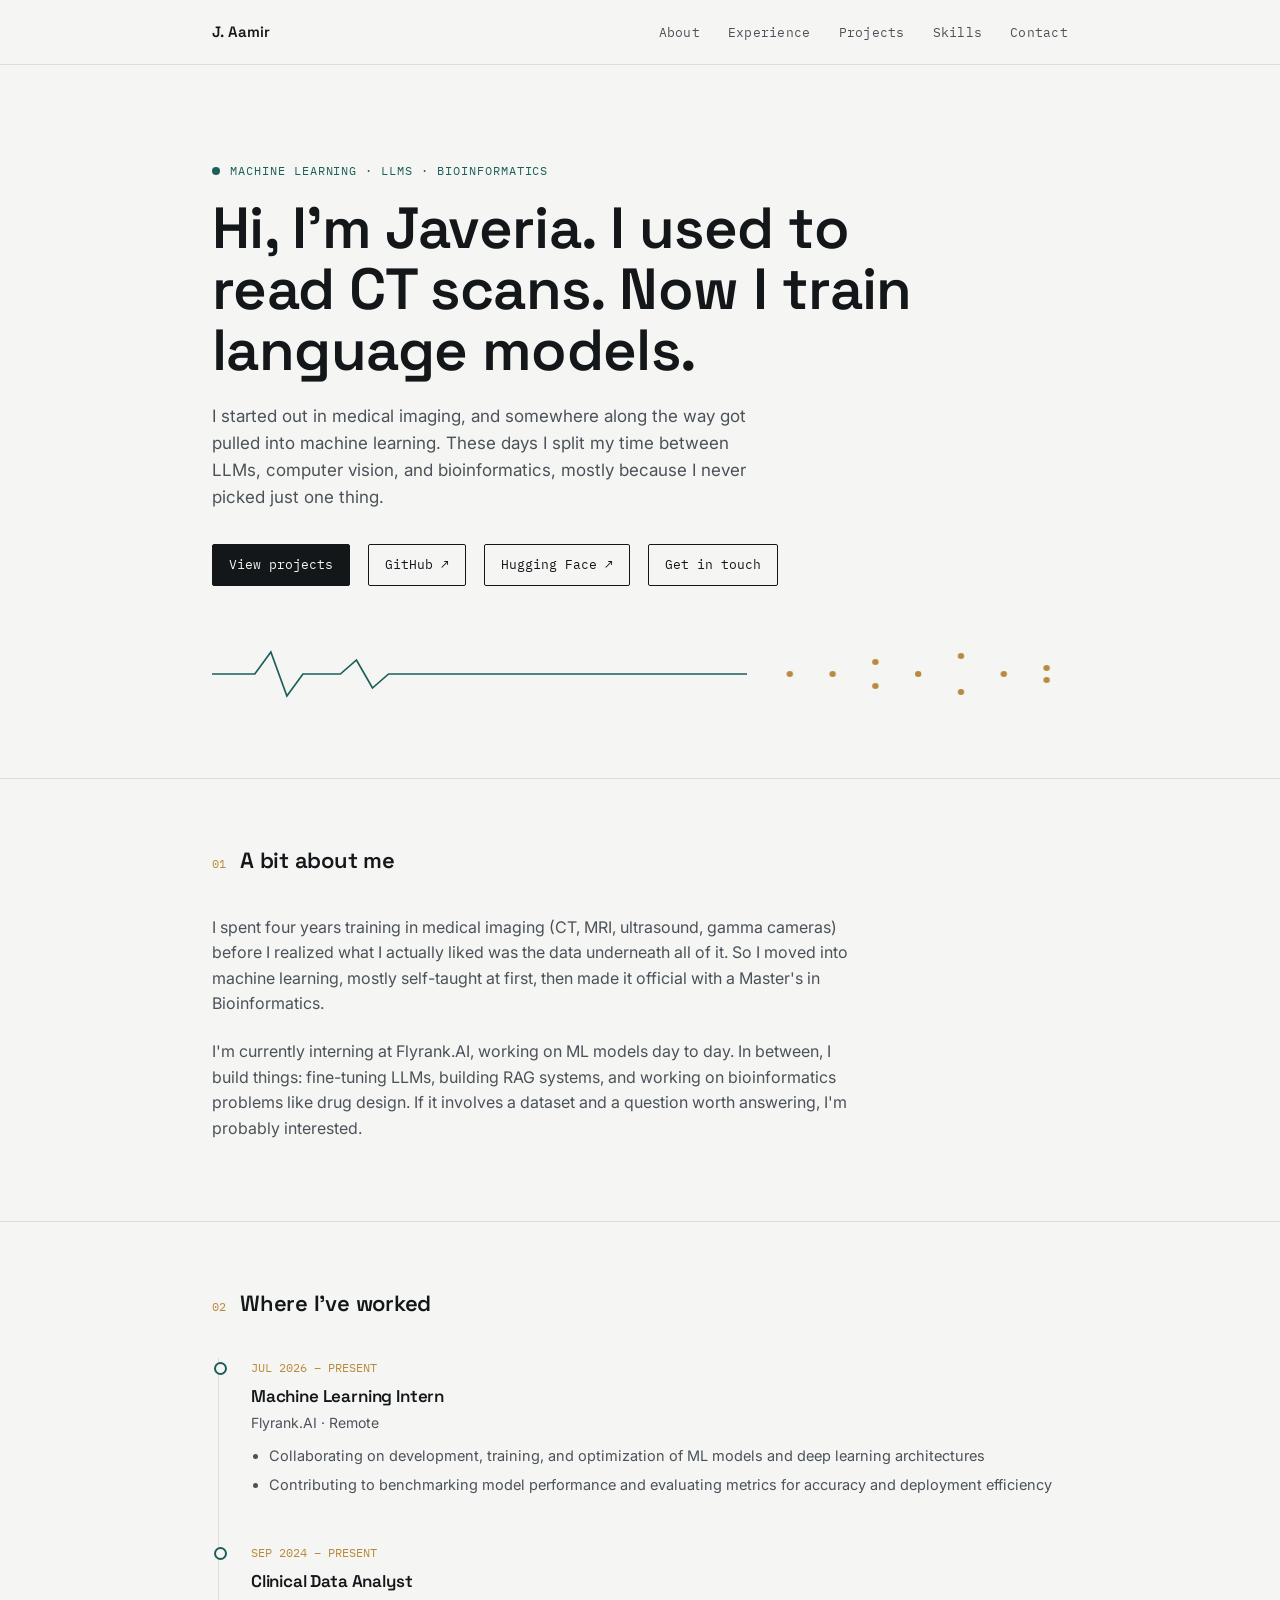
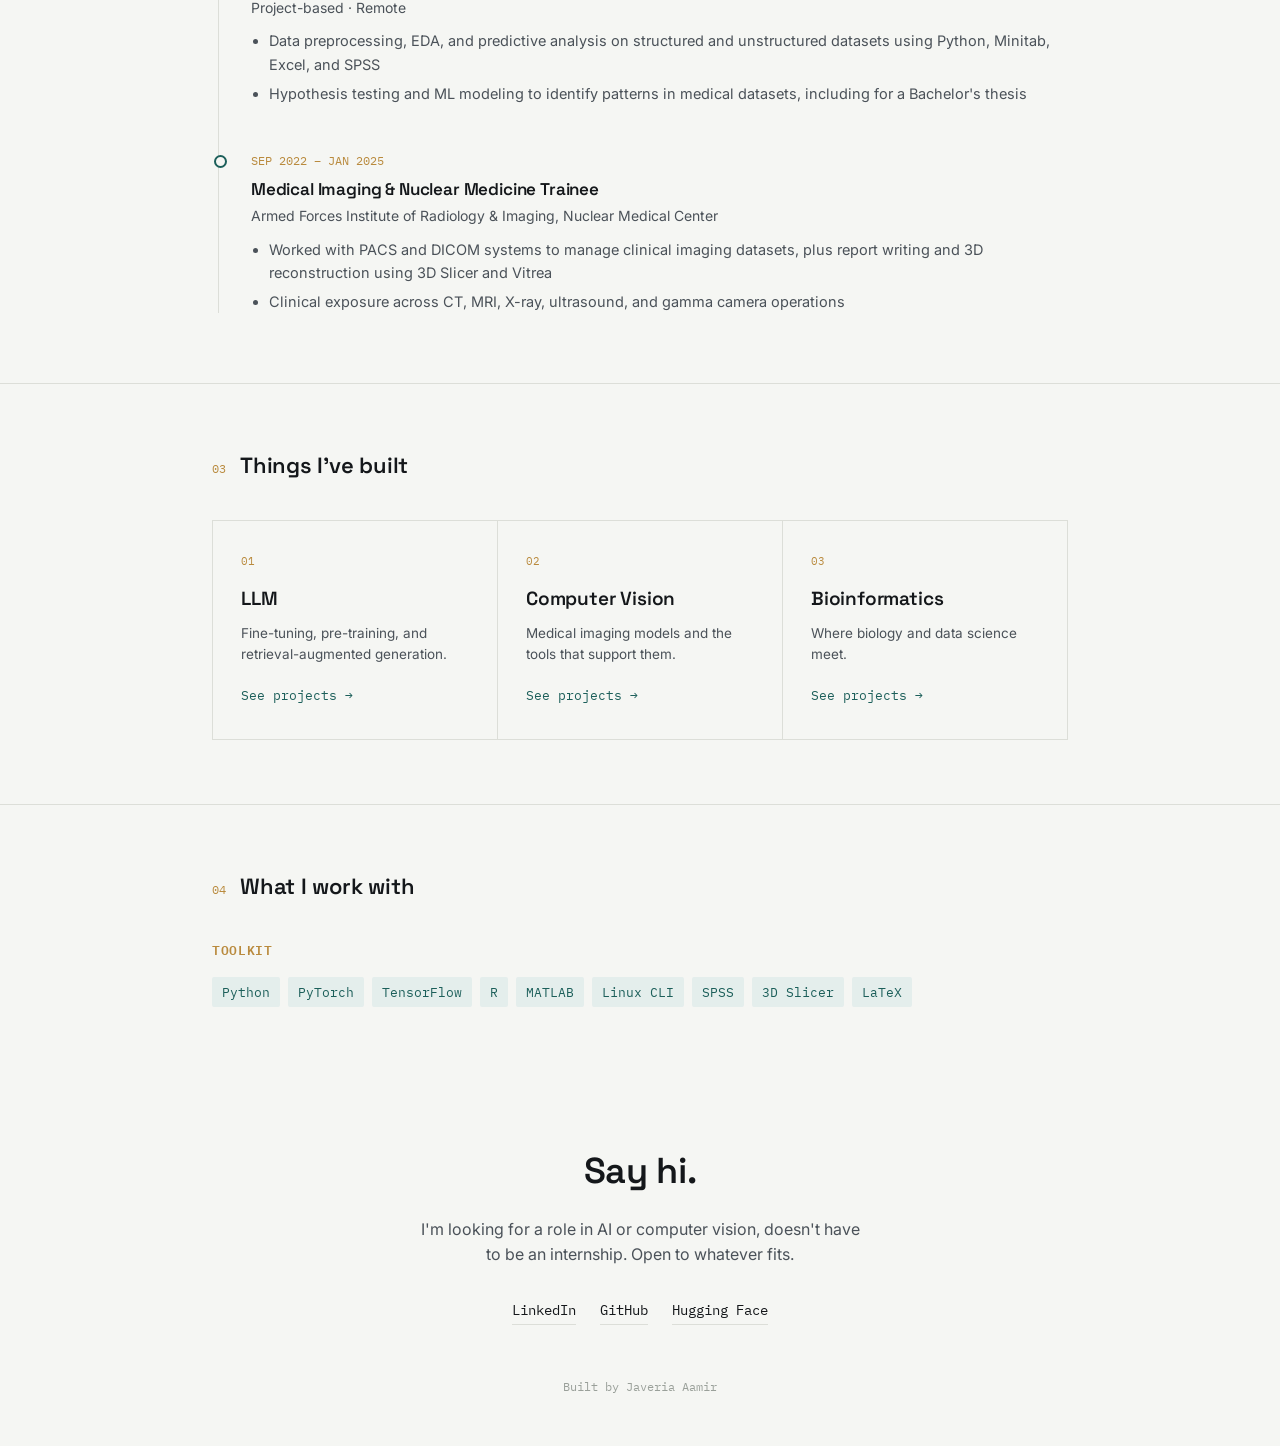
==== index.html @ 87ab2720 "Add files via upload" ====
<!DOCTYPE html>
<html lang="en">
<head>
<meta charset="UTF-8">
<meta name="viewport" content="width=device-width, initial-scale=1.0">
<title>Javeria Aamir</title>
<meta name="description" content="Javeria Aamir. Machine learning, LLMs, computer vision, and bioinformatics.">
<link rel="preconnect" href="https://fonts.googleapis.com">
<link rel="preconnect" href="https://fonts.gstatic.com" crossorigin>
<link href="https://fonts.googleapis.com/css2?family=Space+Grotesk:wght@400;500;600;700&family=Inter:wght@400;500;600&family=IBM+Plex+Mono:wght@400;500&display=swap" rel="stylesheet">
<link rel="stylesheet" href="style.css">
</head>
<body>

<nav>
  <div class="wrap">
    <a class="nav-name" href="#top">J. Aamir</a>
    <ul class="nav-links">
      <li><a href="#about">About</a></li>
      <li><a href="#experience">Experience</a></li>
      <li><a href="#projects">Projects</a></li>
      <li><a href="#skills">Skills</a></li>
      <li><a href="#contact">Contact</a></li>
    </ul>
  </div>
</nav>

<header class="hero" id="top">
  <div class="wrap">
    <div class="eyebrow">Machine Learning · LLMs · Bioinformatics</div>
    <h1>Hi, I'm Javeria. I used to read CT scans. Now I train language models.</h1>
    <p class="lede">I started out in medical imaging, and somewhere along the way got pulled into machine learning. These days I split my time between LLMs, computer vision, and bioinformatics, mostly because I never picked just one thing.</p>
    <div class="hero-links">
      <a class="primary" href="#projects">View projects</a>
      <a href="https://github.com/J-Aamir" target="_blank" rel="noopener">GitHub ↗</a>
      <a href="https://huggingface.co/Aspire-Pakistan" target="_blank" rel="noopener">Hugging Face ↗</a>
      <a href="#contact">Get in touch</a>
    </div>

    <div class="scan-wrap" aria-hidden="true">
      <svg viewBox="0 0 800 64" preserveAspectRatio="none">
        <path class="scan-path" d="M0,32 L40,32 L55,10 L70,54 L85,32 L120,32 L135,18 L150,46 L165,32 L200,32 L340,32 C 420,32 460,32 500,32" />
        <g class="scan-dots">
          <circle cx="540" cy="32" r="3" style="animation-delay:2.0s"/>
          <circle cx="580" cy="32" r="3" style="animation-delay:2.1s"/>
          <circle cx="620" cy="20" r="3" style="animation-delay:2.2s"/>
          <circle cx="620" cy="44" r="3" style="animation-delay:2.2s"/>
          <circle cx="660" cy="32" r="3" style="animation-delay:2.3s"/>
          <circle cx="700" cy="14" r="3" style="animation-delay:2.4s"/>
          <circle cx="700" cy="50" r="3" style="animation-delay:2.4s"/>
          <circle cx="740" cy="32" r="3" style="animation-delay:2.5s"/>
          <circle cx="780" cy="26" r="3" style="animation-delay:2.6s"/>
          <circle cx="780" cy="38" r="3" style="animation-delay:2.6s"/>
        </g>
      </svg>
    </div>
  </div>
</header>

<section id="about">
  <div class="wrap">
    <div class="section-head"><span class="section-num">01</span><h2>A bit about me</h2></div>
    <div class="about-grid">
      <p>I spent four years training in medical imaging (CT, MRI, ultrasound, gamma cameras) before I realized what I actually liked was the data underneath all of it. So I moved into machine learning, mostly self-taught at first, then made it official with a Master's in Bioinformatics.</p>
      <p>I'm currently interning at Flyrank.AI, working on ML models day to day. In between, I build things: fine-tuning LLMs, building RAG systems, and working on bioinformatics problems like drug design. If it involves a dataset and a question worth answering, I'm probably interested.</p>
    </div>
  </div>
</section>

<section id="experience">
  <div class="wrap">
    <div class="section-head"><span class="section-num">02</span><h2>Where I've worked</h2></div>
    <div class="timeline">
      <div class="tl-item">
        <span class="tl-date">JUL 2026 – PRESENT</span>
        <h3>Machine Learning Intern</h3>
        <span class="tl-org">Flyrank.AI · Remote</span>
        <ul>
          <li>Collaborating on development, training, and optimization of ML models and deep learning architectures</li>
          <li>Contributing to benchmarking model performance and evaluating metrics for accuracy and deployment efficiency</li>
        </ul>
      </div>
      <div class="tl-item">
        <span class="tl-date">SEP 2024 – PRESENT</span>
        <h3>Clinical Data Analyst</h3>
        <span class="tl-org">Project-based · Remote</span>
        <ul>
          <li>Data preprocessing, EDA, and predictive analysis on structured and unstructured datasets using Python, Minitab, Excel, and SPSS</li>
          <li>Hypothesis testing and ML modeling to identify patterns in medical datasets, including for a Bachelor's thesis</li>
        </ul>
      </div>
      <div class="tl-item">
        <span class="tl-date">SEP 2022 – JAN 2025</span>
        <h3>Medical Imaging &amp; Nuclear Medicine Trainee</h3>
        <span class="tl-org">Armed Forces Institute of Radiology &amp; Imaging, Nuclear Medical Center</span>
        <ul>
          <li>Worked with PACS and DICOM systems to manage clinical imaging datasets, plus report writing and 3D reconstruction using 3D Slicer and Vitrea</li>
          <li>Clinical exposure across CT, MRI, X-ray, ultrasound, and gamma camera operations</li>
        </ul>
      </div>
    </div>
  </div>
</section>

<section id="projects">
  <div class="wrap">
    <div class="section-head"><span class="section-num">03</span><h2>Things I've built</h2></div>
    <div class="category-grid">
      <a class="category-tile" href="llm.html">
        <span class="cat-num">01</span>
        <h3>LLM</h3>
        <p>Fine-tuning, pre-training, and retrieval-augmented generation.</p>
        <span class="cat-go">See projects →</span>
      </a>
      <a class="category-tile" href="computer-vision.html">
        <span class="cat-num">02</span>
        <h3>Computer Vision</h3>
        <p>Medical imaging models and the tools that support them.</p>
        <span class="cat-go">See projects →</span>
      </a>
      <a class="category-tile" href="bioinformatics.html">
        <span class="cat-num">03</span>
        <h3>Bioinformatics</h3>
        <p>Where biology and data science meet.</p>
        <span class="cat-go">See projects →</span>
      </a>
    </div>
  </div>
</section>

<section id="skills">
  <div class="wrap">
    <div class="section-head"><span class="section-num">04</span><h2>What I work with</h2></div>
    <div class="skills-block">
      <h3>Toolkit</h3>
      <div class="tag-list">
        <span class="tag">Python</span>
        <span class="tag">PyTorch</span>
        <span class="tag">TensorFlow</span>
        <span class="tag">R</span>
        <span class="tag">MATLAB</span>
        <span class="tag">Linux CLI</span>
        <span class="tag">SPSS</span>
        <span class="tag">3D Slicer</span>
        <span class="tag">LaTeX</span>
      </div>
    </div>
  </div>
</section>

<footer id="contact">
  <div class="wrap">
    <h2>Say hi.</h2>
    <p>I'm looking for a role in AI or computer vision, doesn't have to be an internship. Open to whatever fits.</p>
    <div class="contact-links">
      <a href="https://linkedin.com/in/javeriaaamirpk" target="_blank" rel="noopener">LinkedIn</a>
      <a href="https://github.com/J-Aamir" target="_blank" rel="noopener">GitHub</a>
      <a href="https://huggingface.co/Aspire-Pakistan" target="_blank" rel="noopener">Hugging Face</a>
    </div>
    <span class="foot-note">Built by Javeria Aamir</span>
  </div>
</footer>

</body>
</html>
---- style.css ----
:root{
  --paper:#F5F6F3;
  --paper-dim:#ECEDE9;
  --ink:#14171A;
  --ink-soft:#4B5259;
  --teal:#1C5F5A;
  --teal-soft:#E4EEEC;
  --amber:#B98A3D;
  --line:#DCDED8;
  --radius:2px;
}
*{box-sizing:border-box;}
html{scroll-behavior:smooth;}
@media (prefers-reduced-motion: reduce){
  html{scroll-behavior:auto;}
  *{animation-duration:0.001ms !important; animation-iteration-count:1 !important; transition-duration:0.001ms !important;}
}
body{
  margin:0;
  background:var(--paper);
  color:var(--ink);
  font-family:'Inter',sans-serif;
  font-size:16px;
  line-height:1.6;
  -webkit-font-smoothing:antialiased;
}
h1,h2,h3{
  font-family:'Space Grotesk',sans-serif;
  font-weight:600;
  margin:0;
  letter-spacing:-0.01em;
}
.mono{ font-family:'IBM Plex Mono',monospace; }
a{color:inherit;}
.wrap{
  max-width:920px;
  margin:0 auto;
  padding:0 32px;
}

/* ---------- NAV ---------- */
nav{
  position:sticky;
  top:0;
  z-index:50;
  background:rgba(245,246,243,0.88);
  backdrop-filter:blur(6px);
  border-bottom:1px solid var(--line);
}
nav .wrap{
  display:flex;
  justify-content:space-between;
  align-items:center;
  height:64px;
}
.nav-name{
  font-family:'Space Grotesk',sans-serif;
  font-weight:600;
  font-size:15px;
  text-decoration:none;
}
.nav-links{
  display:flex;
  gap:28px;
  list-style:none;
  margin:0;
  padding:0;
}
.nav-links a{
  text-decoration:none;
  font-size:13px;
  font-family:'IBM Plex Mono',monospace;
  color:var(--ink-soft);
  letter-spacing:0.02em;
  transition:color 0.2s ease;
}
.nav-links a:hover{color:var(--teal);}
@media (max-width:640px){ .nav-links{display:none;} }

/* ---------- HERO ---------- */
header.hero{
  padding:96px 0 72px;
  border-bottom:1px solid var(--line);
}
.eyebrow{
  font-family:'IBM Plex Mono',monospace;
  font-size:12px;
  letter-spacing:0.08em;
  text-transform:uppercase;
  color:var(--teal);
  margin-bottom:18px;
  display:flex;
  align-items:center;
  gap:10px;
}
.eyebrow::before{
  content:'';
  width:8px;height:8px;
  background:var(--teal);
  display:inline-block;
  border-radius:50%;
}
.hero h1{
  font-size:clamp(38px,6vw,58px);
  line-height:1.05;
  max-width:720px;
}
.hero p.lede{
  margin-top:22px;
  max-width:560px;
  font-size:17px;
  color:var(--ink-soft);
}
.hero-links{
  margin-top:32px;
  display:flex;
  gap:18px;
  flex-wrap:wrap;
}
.hero-links a{
  text-decoration:none;
  font-family:'IBM Plex Mono',monospace;
  font-size:13px;
  padding:10px 16px;
  border:1px solid var(--ink);
  border-radius:var(--radius);
  transition:background 0.2s ease, color 0.2s ease;
}
.hero-links a.primary{ background:var(--ink); color:var(--paper); }
.hero-links a.primary:hover{background:var(--teal); border-color:var(--teal);}
.hero-links a:not(.primary):hover{background:var(--paper-dim);}

/* signature scanline */
.scan-wrap{ margin-top:56px; width:100%; height:64px; }
.scan-wrap svg{width:100%; height:100%; display:block;}
.scan-path{
  stroke:var(--teal);
  stroke-width:1.6;
  fill:none;
  stroke-dasharray:900;
  stroke-dashoffset:900;
  animation:draw 2.2s ease-out forwards 0.3s;
}
.scan-dots circle{
  fill:var(--amber);
  opacity:0;
  animation:fadeIn 0.5s ease forwards;
}
@keyframes draw{ to { stroke-dashoffset:0; } }
@keyframes fadeIn{ to { opacity:1; } }

/* ---------- SECTIONS ---------- */
section{ padding:64px 0; border-bottom:1px solid var(--line); }
section:last-of-type{border-bottom:none;}
.section-head{
  display:flex;
  align-items:baseline;
  gap:14px;
  margin-bottom:36px;
}
.section-num{ font-family:'IBM Plex Mono',monospace; font-size:12px; color:var(--amber); }
.section-head h2{font-size:22px;}

/* about */
.about-grid{ display:flex; flex-direction:column; gap:6px; }
.about-grid p{color:var(--ink-soft); margin:0 0 16px; max-width:640px;}

/* experience timeline */
.timeline{border-left:1px solid var(--line); margin-left:6px;}
.tl-item{ position:relative; padding:0 0 40px 32px; }
.tl-item:last-child{padding-bottom:0;}
.tl-item::before{
  content:'';
  position:absolute;
  left:-5px; top:4px;
  width:9px; height:9px;
  background:var(--paper);
  border:2px solid var(--teal);
  border-radius:50%;
}
.tl-date{
  font-family:'IBM Plex Mono',monospace;
  font-size:12px;
  color:var(--amber);
  display:block;
  margin-bottom:6px;
}
.tl-item h3{font-size:17px; margin-bottom:2px;}
.tl-org{ font-size:14px; color:var(--ink-soft); display:block; margin-bottom:10px; }
.tl-item ul{ margin:0; padding-left:18px; color:var(--ink-soft); font-size:14.5px; }
.tl-item li{margin-bottom:6px;}

/* category tiles on homepage */
.category-grid{
  display:grid;
  grid-template-columns:repeat(3,1fr);
  gap:1px;
  background:var(--line);
  border:1px solid var(--line);
}
@media (max-width:720px){ .category-grid{grid-template-columns:1fr;} }
.category-tile{
  background:var(--paper);
  padding:32px 28px;
  text-decoration:none;
  color:var(--ink);
  display:block;
  transition:background 0.2s ease;
}
.category-tile:hover{background:var(--paper-dim);}
.category-tile .cat-num{
  font-family:'IBM Plex Mono',monospace;
  font-size:11px;
  color:var(--amber);
  display:block;
  margin-bottom:14px;
}
.category-tile h3{font-size:19px; margin-bottom:8px;}
.category-tile p{font-size:13.5px; color:var(--ink-soft); margin:0 0 16px;}
.category-tile .cat-go{
  font-family:'IBM Plex Mono',monospace;
  font-size:12.5px;
  color:var(--teal);
}
.category-tile:hover .cat-go{text-decoration:underline;}

/* project detail pages */
.back-link{
  display:inline-block;
  margin-bottom:32px;
  font-family:'IBM Plex Mono',monospace;
  font-size:13px;
  text-decoration:none;
  color:var(--ink-soft);
  border-bottom:1px solid var(--line);
}
.back-link:hover{color:var(--teal); border-color:var(--teal);}
.project-list{ display:flex; flex-direction:column; gap:1px; background:var(--line); border:1px solid var(--line); }
.project-card{ background:var(--paper); padding:28px; }
.project-card .p-tag{
  font-family:'IBM Plex Mono',monospace;
  font-size:11px;
  color:var(--teal);
  text-transform:uppercase;
  letter-spacing:0.06em;
  margin-bottom:10px;
  display:block;
}
.project-card h3{font-size:18px; margin-bottom:10px;}
.project-card p{font-size:14.5px; color:var(--ink-soft); max-width:640px; margin:0 0 16px;}
.p-links{display:flex; gap:14px;}
.p-links a{
  font-family:'IBM Plex Mono',monospace;
  font-size:12.5px;
  text-decoration:none;
  color:var(--ink);
  border-bottom:1px solid var(--ink);
}
.p-links a:hover{color:var(--teal); border-color:var(--teal);}

.pager{ display:flex; justify-content:center; gap:16px; margin-top:32px; }
.pager button{
  font-family:'IBM Plex Mono',monospace;
  font-size:13px;
  background:none;
  border:1px solid var(--ink);
  padding:8px 18px;
  cursor:pointer;
  color:var(--ink);
  border-radius:var(--radius);
  transition:background 0.2s ease, color 0.2s ease;
}
.pager button:hover:not(:disabled){background:var(--ink); color:var(--paper);}
.pager button:disabled{opacity:0.35; cursor:default;}

.note-card{
  background:var(--teal-soft);
  border:1px dashed var(--teal);
  padding:20px 24px;
  font-size:13.5px;
  color:var(--teal);
  font-family:'IBM Plex Mono',monospace;
}

/* skills */
.skills-block h3{
  font-size:13px;
  font-family:'IBM Plex Mono',monospace;
  text-transform:uppercase;
  letter-spacing:0.05em;
  color:var(--amber);
  margin-bottom:16px;
}
.tag-list{display:flex; flex-wrap:wrap; gap:8px;}
.tag{
  font-size:12.5px;
  padding:5px 10px;
  background:var(--teal-soft);
  color:var(--teal);
  border-radius:var(--radius);
  font-family:'IBM Plex Mono',monospace;
}

/* contact / footer */
footer{ padding:72px 0 48px; text-align:center; }
footer h2{font-size:clamp(26px,4vw,36px); margin-bottom:16px;}
footer p{color:var(--ink-soft); max-width:440px; margin:0 auto 32px;}
.contact-links{
  display:flex;
  justify-content:center;
  gap:24px;
  flex-wrap:wrap;
  margin-bottom:48px;
}
.contact-links a{
  text-decoration:none;
  font-family:'IBM Plex Mono',monospace;
  font-size:13.5px;
  padding-bottom:2px;
  border-bottom:1px solid var(--line);
  transition:border-color 0.2s ease, color 0.2s ease;
}
.contact-links a:hover{color:var(--teal); border-color:var(--teal);}
.foot-note{ font-size:11.5px; color:#9AA09A; font-family:'IBM Plex Mono',monospace; }
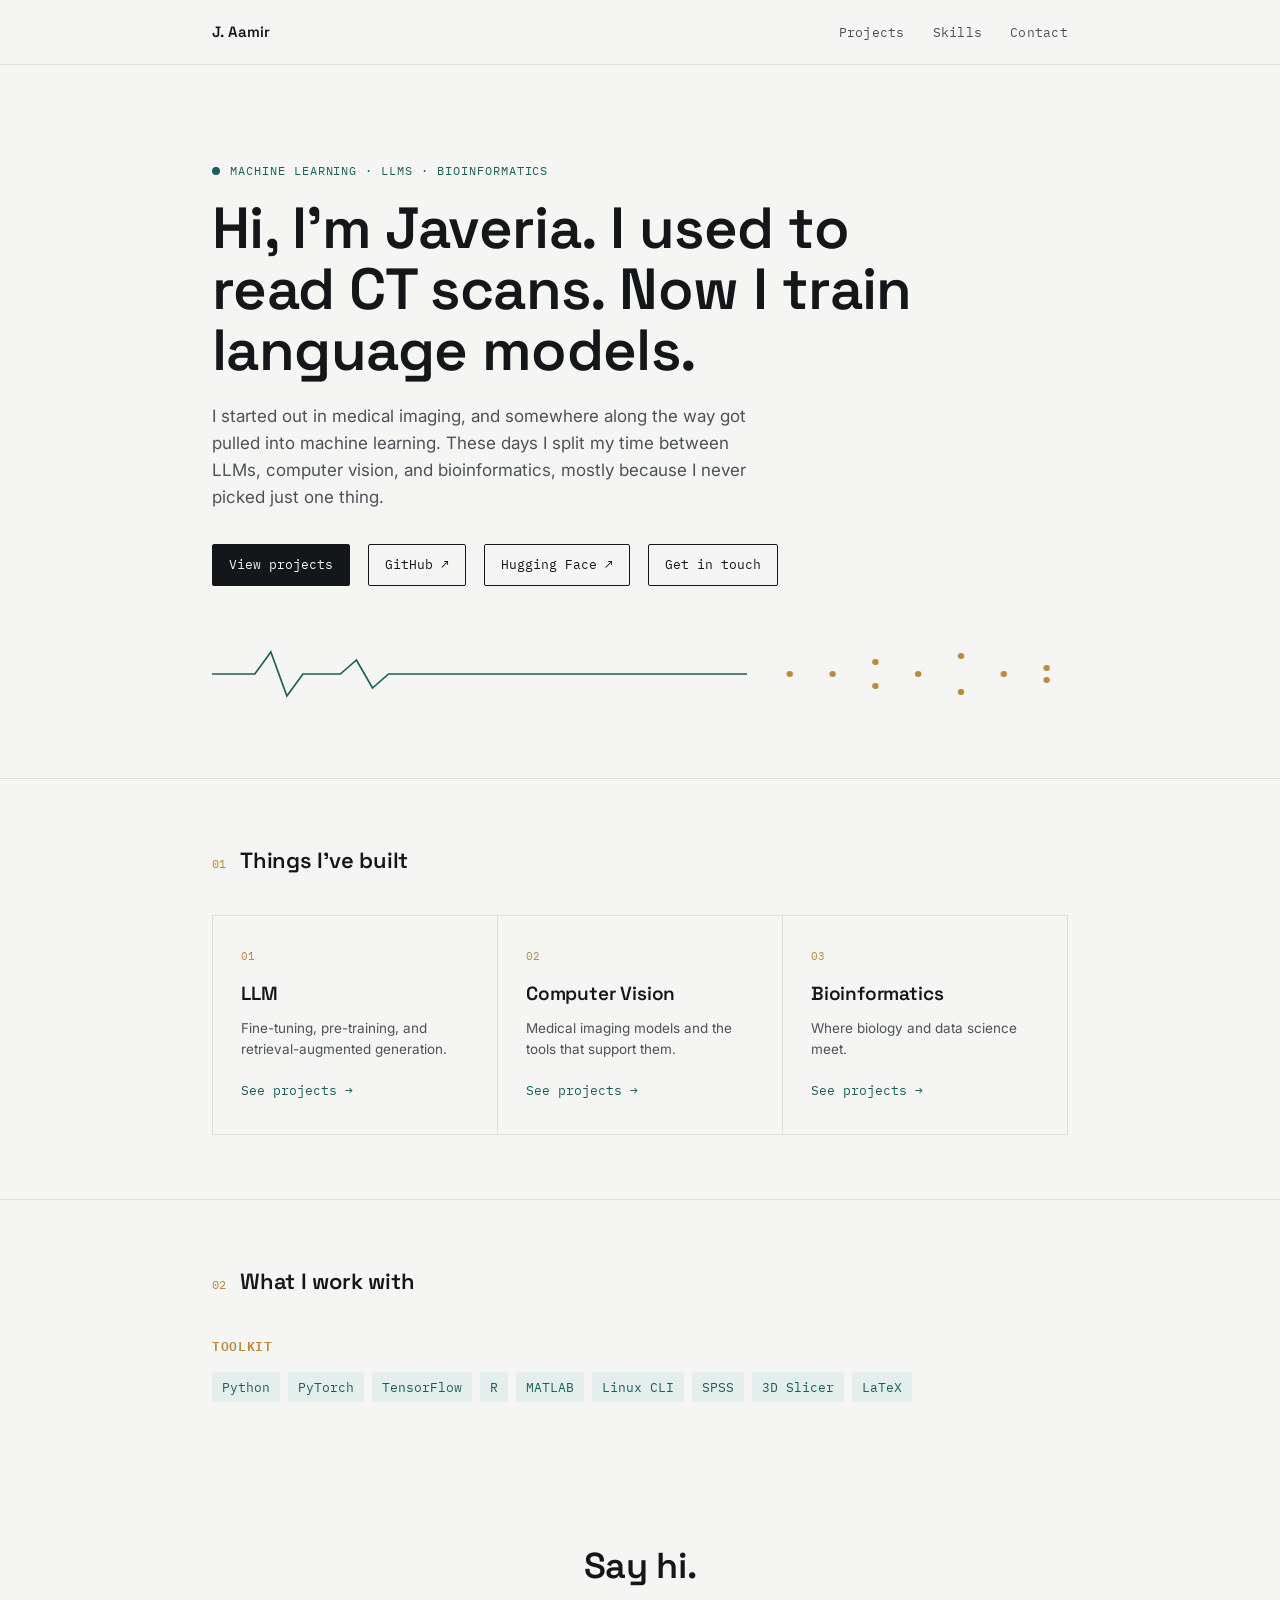
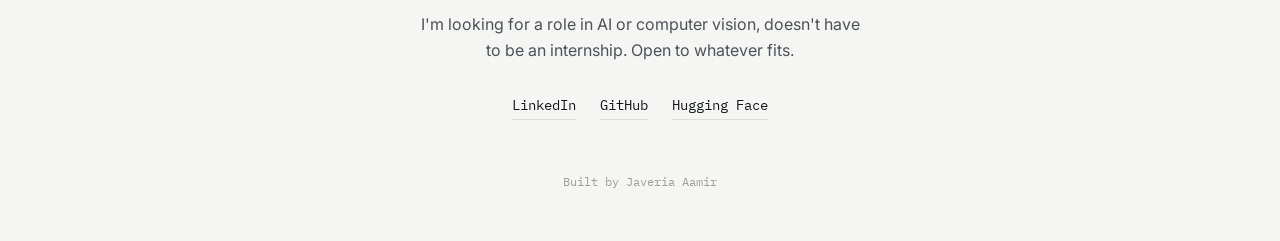
==== commit 9dffcfe8: "Add files via upload" ====
--- a/index.html
+++ b/index.html
@@ -16,8 +16,6 @@
   <div class="wrap">
     <a class="nav-name" href="#top">J. Aamir</a>
     <ul class="nav-links">
-      <li><a href="#about">About</a></li>
-      <li><a href="#experience">Experience</a></li>
       <li><a href="#projects">Projects</a></li>
       <li><a href="#skills">Skills</a></li>
       <li><a href="#contact">Contact</a></li>
@@ -57,54 +55,9 @@
   </div>
 </header>
 
-<section id="about">
-  <div class="wrap">
-    <div class="section-head"><span class="section-num">01</span><h2>A bit about me</h2></div>
-    <div class="about-grid">
-      <p>I spent four years training in medical imaging (CT, MRI, ultrasound, gamma cameras) before I realized what I actually liked was the data underneath all of it. So I moved into machine learning, mostly self-taught at first, then made it official with a Master's in Bioinformatics.</p>
-      <p>I'm currently interning at Flyrank.AI, working on ML models day to day. In between, I build things: fine-tuning LLMs, building RAG systems, and working on bioinformatics problems like drug design. If it involves a dataset and a question worth answering, I'm probably interested.</p>
-    </div>
-  </div>
-</section>
-
-<section id="experience">
-  <div class="wrap">
-    <div class="section-head"><span class="section-num">02</span><h2>Where I've worked</h2></div>
-    <div class="timeline">
-      <div class="tl-item">
-        <span class="tl-date">JUL 2026 – PRESENT</span>
-        <h3>Machine Learning Intern</h3>
-        <span class="tl-org">Flyrank.AI · Remote</span>
-        <ul>
-          <li>Collaborating on development, training, and optimization of ML models and deep learning architectures</li>
-          <li>Contributing to benchmarking model performance and evaluating metrics for accuracy and deployment efficiency</li>
-        </ul>
-      </div>
-      <div class="tl-item">
-        <span class="tl-date">SEP 2024 – PRESENT</span>
-        <h3>Clinical Data Analyst</h3>
-        <span class="tl-org">Project-based · Remote</span>
-        <ul>
-          <li>Data preprocessing, EDA, and predictive analysis on structured and unstructured datasets using Python, Minitab, Excel, and SPSS</li>
-          <li>Hypothesis testing and ML modeling to identify patterns in medical datasets, including for a Bachelor's thesis</li>
-        </ul>
-      </div>
-      <div class="tl-item">
-        <span class="tl-date">SEP 2022 – JAN 2025</span>
-        <h3>Medical Imaging &amp; Nuclear Medicine Trainee</h3>
-        <span class="tl-org">Armed Forces Institute of Radiology &amp; Imaging, Nuclear Medical Center</span>
-        <ul>
-          <li>Worked with PACS and DICOM systems to manage clinical imaging datasets, plus report writing and 3D reconstruction using 3D Slicer and Vitrea</li>
-          <li>Clinical exposure across CT, MRI, X-ray, ultrasound, and gamma camera operations</li>
-        </ul>
-      </div>
-    </div>
-  </div>
-</section>
-
 <section id="projects">
   <div class="wrap">
-    <div class="section-head"><span class="section-num">03</span><h2>Things I've built</h2></div>
+    <div class="section-head"><span class="section-num">01</span><h2>Things I've built</h2></div>
     <div class="category-grid">
       <a class="category-tile" href="llm.html">
         <span class="cat-num">01</span>
@@ -130,7 +83,7 @@
 
 <section id="skills">
   <div class="wrap">
-    <div class="section-head"><span class="section-num">04</span><h2>What I work with</h2></div>
+    <div class="section-head"><span class="section-num">02</span><h2>What I work with</h2></div>
     <div class="skills-block">
       <h3>Toolkit</h3>
       <div class="tag-list">
--- a/style.css
+++ b/style.css
@@ -165,31 +165,6 @@
 .about-grid{ display:flex; flex-direction:column; gap:6px; }
 .about-grid p{color:var(--ink-soft); margin:0 0 16px; max-width:640px;}
 
-/* experience timeline */
-.timeline{border-left:1px solid var(--line); margin-left:6px;}
-.tl-item{ position:relative; padding:0 0 40px 32px; }
-.tl-item:last-child{padding-bottom:0;}
-.tl-item::before{
-  content:'';
-  position:absolute;
-  left:-5px; top:4px;
-  width:9px; height:9px;
-  background:var(--paper);
-  border:2px solid var(--teal);
-  border-radius:50%;
-}
-.tl-date{
-  font-family:'IBM Plex Mono',monospace;
-  font-size:12px;
-  color:var(--amber);
-  display:block;
-  margin-bottom:6px;
-}
-.tl-item h3{font-size:17px; margin-bottom:2px;}
-.tl-org{ font-size:14px; color:var(--ink-soft); display:block; margin-bottom:10px; }
-.tl-item ul{ margin:0; padding-left:18px; color:var(--ink-soft); font-size:14.5px; }
-.tl-item li{margin-bottom:6px;}
-
 /* category tiles on homepage */
 .category-grid{
   display:grid;
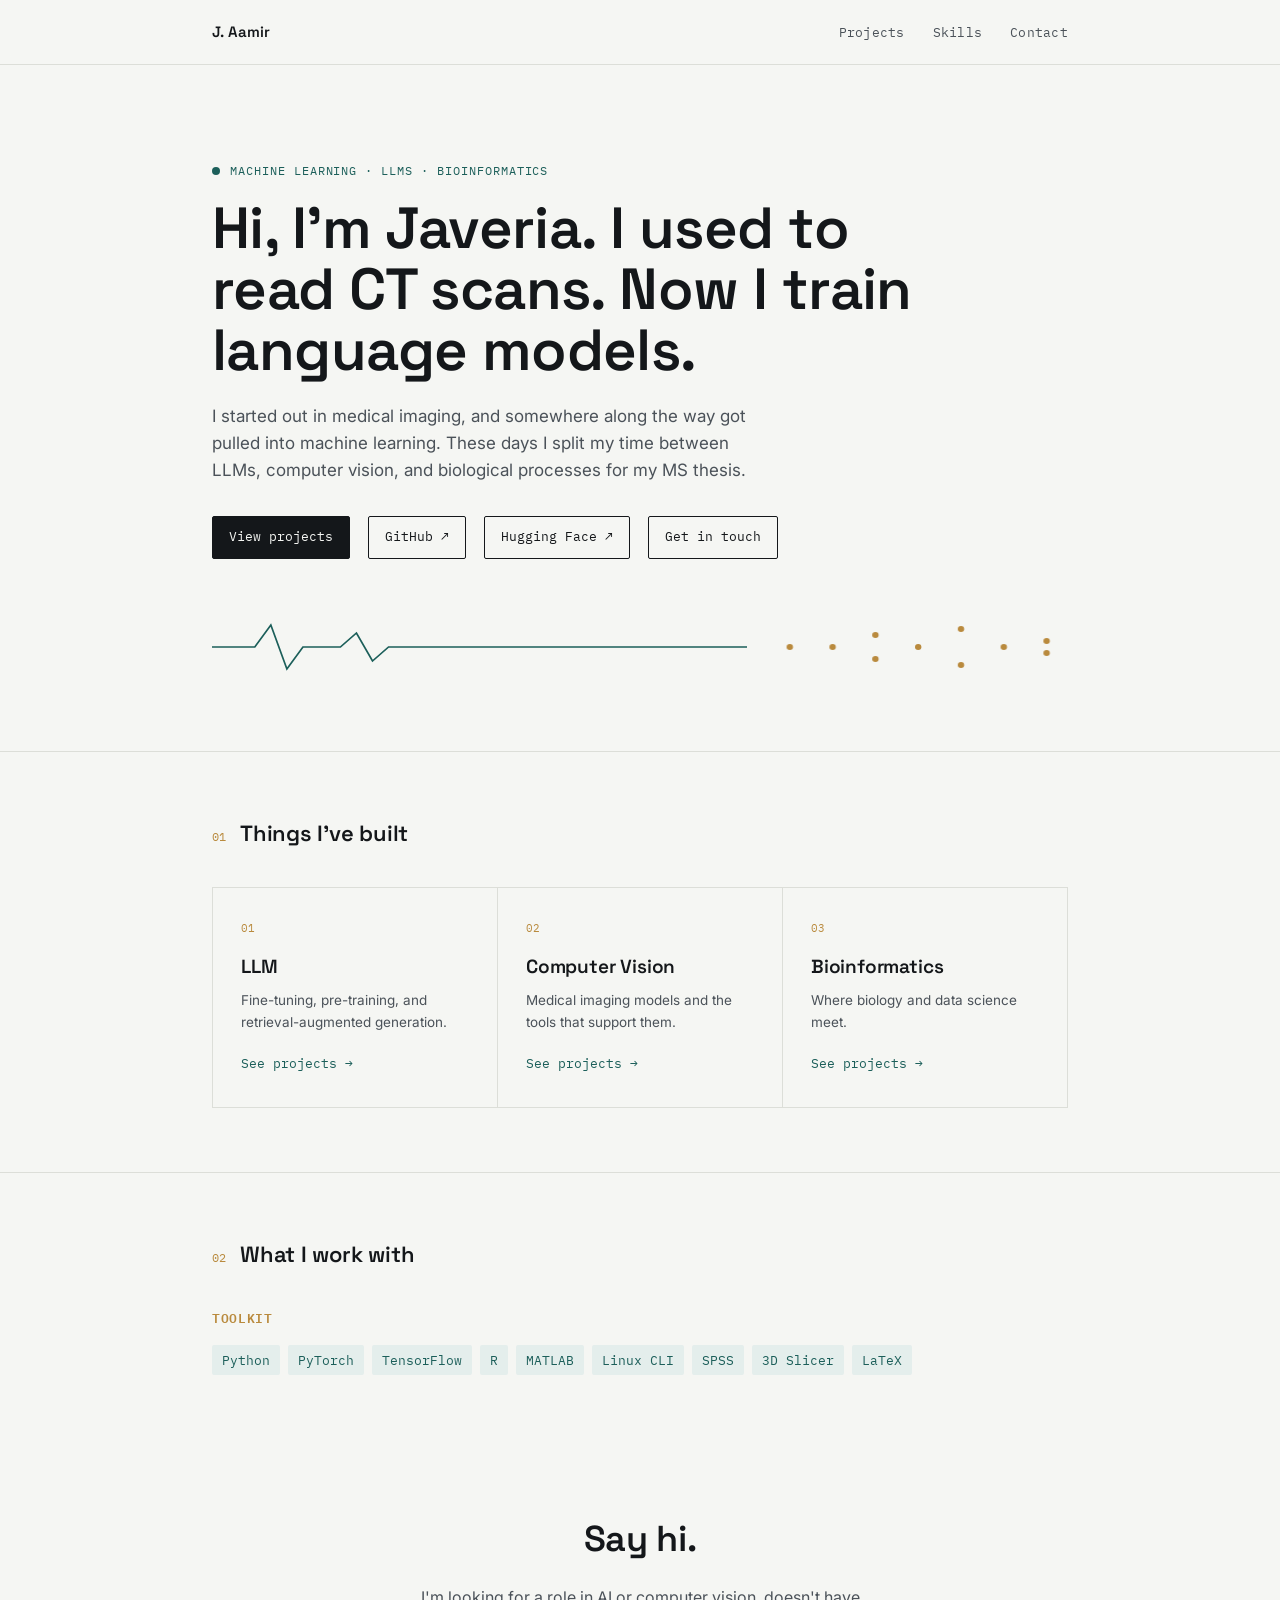
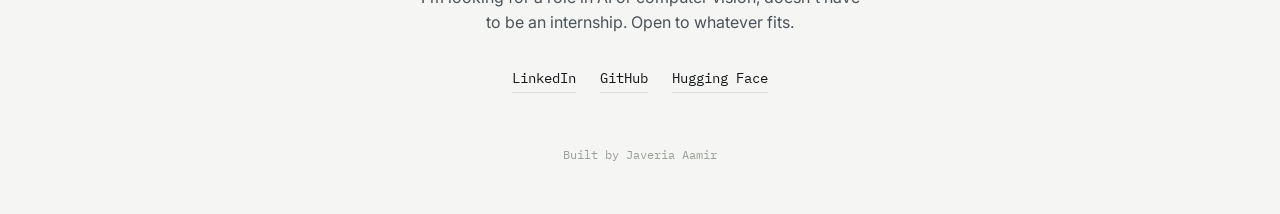
==== commit 08a6ea99: "Update index.html" ====
--- a/index.html
+++ b/index.html
@@ -27,7 +27,7 @@
   <div class="wrap">
     <div class="eyebrow">Machine Learning · LLMs · Bioinformatics</div>
     <h1>Hi, I'm Javeria. I used to read CT scans. Now I train language models.</h1>
-    <p class="lede">I started out in medical imaging, and somewhere along the way got pulled into machine learning. These days I split my time between LLMs, computer vision, and bioinformatics, mostly because I never picked just one thing.</p>
+    <p class="lede">I started out in medical imaging, and somewhere along the way got pulled into machine learning. These days I split my time between LLMs, computer vision, and biological processes for my MS thesis.</p>
     <div class="hero-links">
       <a class="primary" href="#projects">View projects</a>
       <a href="https://github.com/J-Aamir" target="_blank" rel="noopener">GitHub ↗</a>
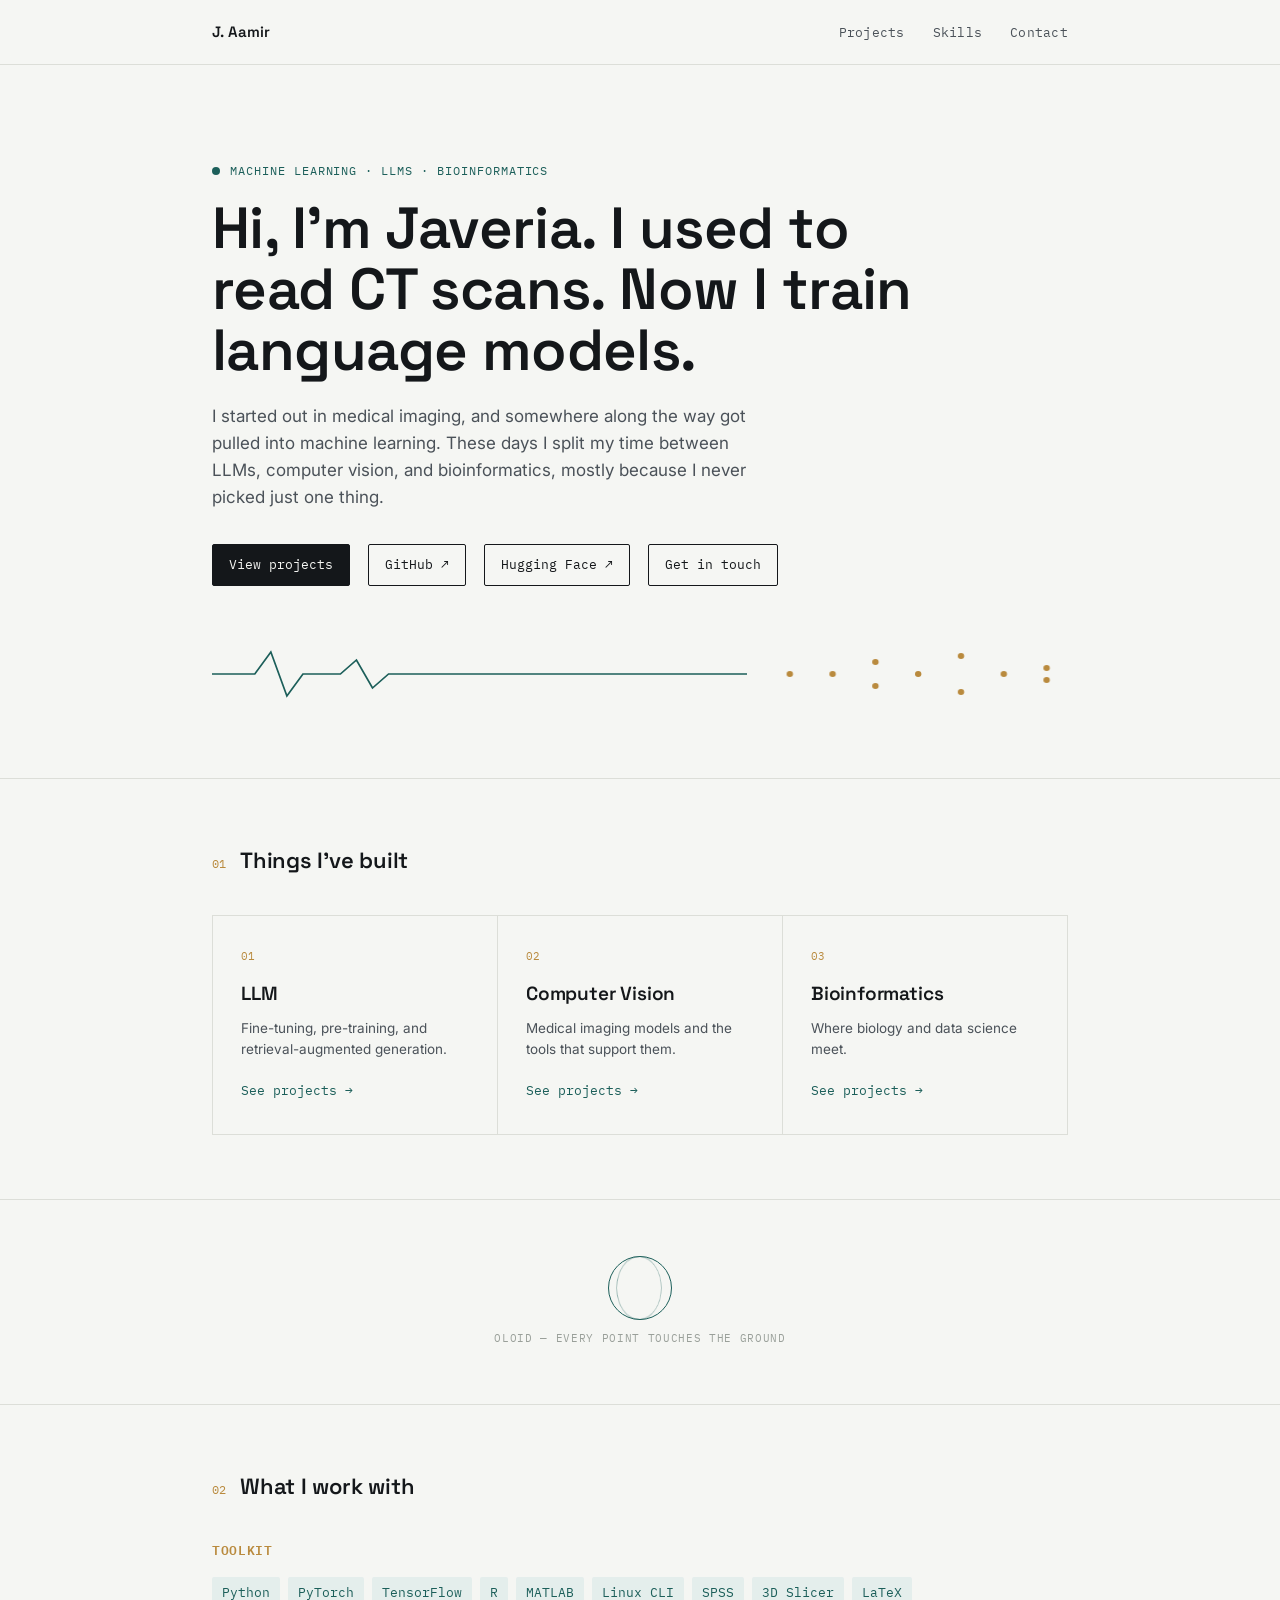
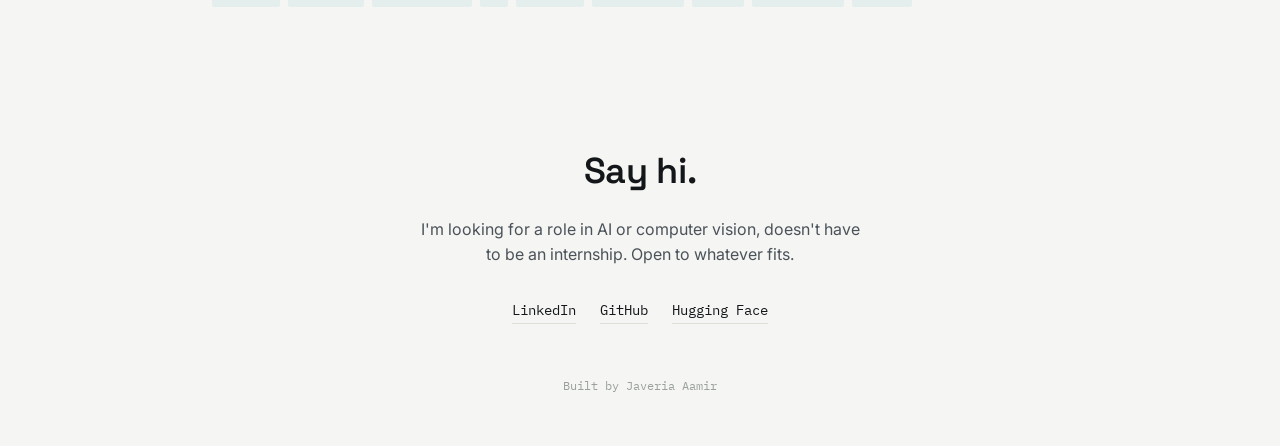
==== commit 2e73362d: "Add files via upload" ====
--- a/index.html
+++ b/index.html
@@ -27,7 +27,7 @@
   <div class="wrap">
     <div class="eyebrow">Machine Learning · LLMs · Bioinformatics</div>
     <h1>Hi, I'm Javeria. I used to read CT scans. Now I train language models.</h1>
-    <p class="lede">I started out in medical imaging, and somewhere along the way got pulled into machine learning. These days I split my time between LLMs, computer vision, and biological processes for my MS thesis.</p>
+    <p class="lede">I started out in medical imaging, and somewhere along the way got pulled into machine learning. These days I split my time between LLMs, computer vision, and bioinformatics, mostly because I never picked just one thing.</p>
     <div class="hero-links">
       <a class="primary" href="#projects">View projects</a>
       <a href="https://github.com/J-Aamir" target="_blank" rel="noopener">GitHub ↗</a>
@@ -81,6 +81,17 @@
   </div>
 </section>
 
+<div class="oloid-divider">
+  <div class="oloid-stage" aria-hidden="true">
+    <div class="oloid">
+      <div class="oloid-ring a"></div>
+      <div class="oloid-ring b"></div>
+      <div class="oloid-ring c"></div>
+    </div>
+  </div>
+  <span class="oloid-label">Oloid — every point touches the ground</span>
+</div>
+
 <section id="skills">
   <div class="wrap">
     <div class="section-head"><span class="section-num">02</span><h2>What I work with</h2></div>
--- a/style.css
+++ b/style.css
@@ -165,6 +165,47 @@
 .about-grid{ display:flex; flex-direction:column; gap:6px; }
 .about-grid p{color:var(--ink-soft); margin:0 0 16px; max-width:640px;}
 
+/* oloid divider */
+.oloid-divider{
+  display:flex;
+  flex-direction:column;
+  align-items:center;
+  gap:10px;
+  padding:56px 0;
+  border-bottom:1px solid var(--line);
+}
+.oloid-stage{
+  perspective:520px;
+  width:64px;
+  height:64px;
+}
+.oloid{
+  position:relative;
+  width:100%;
+  height:100%;
+  transform-style:preserve-3d;
+  animation:oloid-spin 9s linear infinite;
+}
+.oloid-ring{
+  position:absolute;
+  inset:0;
+  border:1.4px solid var(--teal);
+  border-radius:50%;
+}
+.oloid-ring.b{ transform:rotateY(90deg); }
+.oloid-ring.c{ transform:rotateY(45deg); opacity:0.45; }
+@keyframes oloid-spin{
+  from{ transform:rotateX(12deg) rotateY(0deg); }
+  to{ transform:rotateX(12deg) rotateY(360deg); }
+}
+.oloid-label{
+  font-family:'IBM Plex Mono',monospace;
+  font-size:11px;
+  letter-spacing:0.06em;
+  text-transform:uppercase;
+  color:#9AA09A;
+}
+
 /* category tiles on homepage */
 .category-grid{
   display:grid;
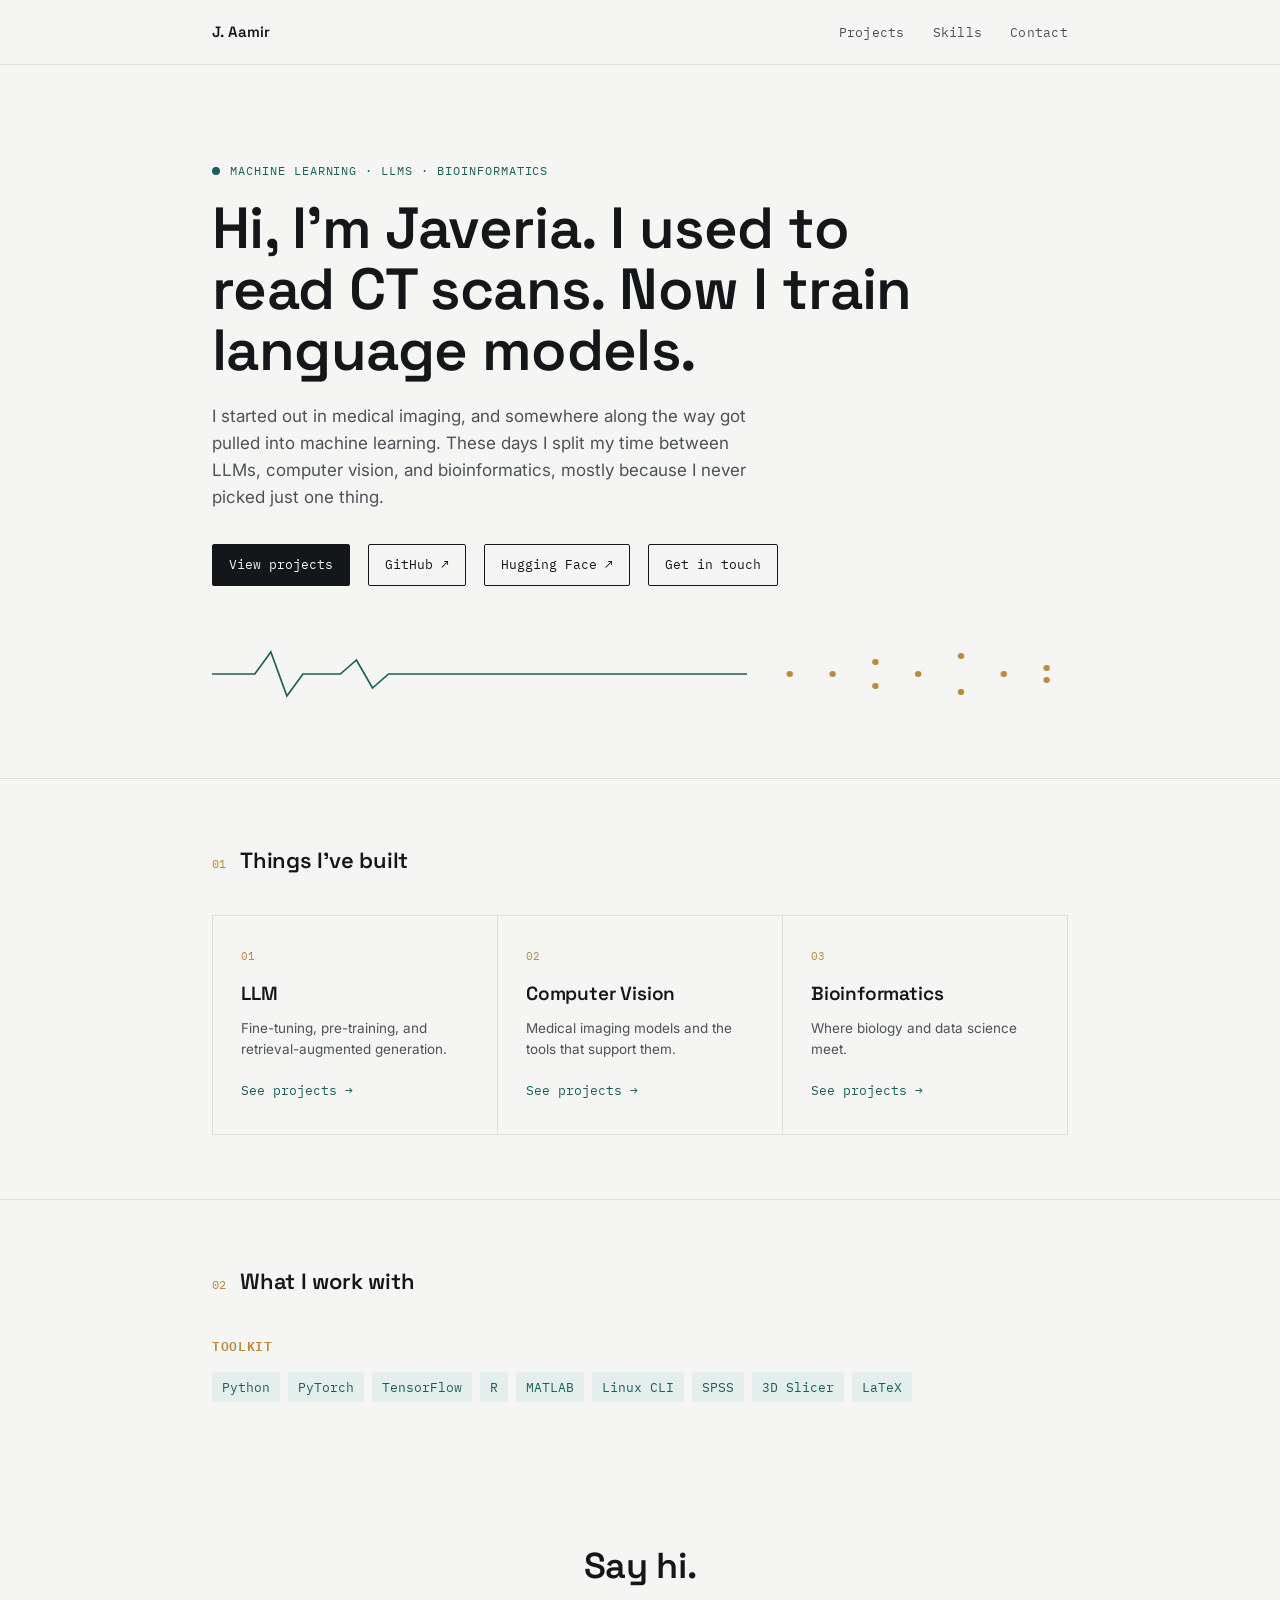
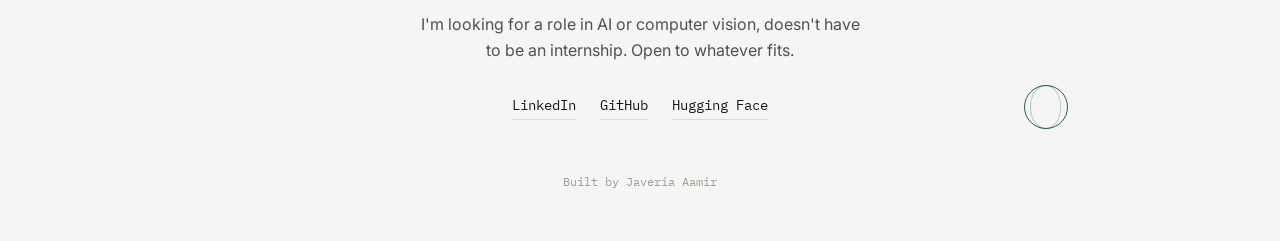
==== commit 8b4a04ec: "Add files via upload" ====
--- a/index.html
+++ b/index.html
@@ -81,17 +81,6 @@
   </div>
 </section>
 
-<div class="oloid-divider">
-  <div class="oloid-stage" aria-hidden="true">
-    <div class="oloid">
-      <div class="oloid-ring a"></div>
-      <div class="oloid-ring b"></div>
-      <div class="oloid-ring c"></div>
-    </div>
-  </div>
-  <span class="oloid-label">Oloid — every point touches the ground</span>
-</div>
-
 <section id="skills">
   <div class="wrap">
     <div class="section-head"><span class="section-num">02</span><h2>What I work with</h2></div>
@@ -116,10 +105,19 @@
   <div class="wrap">
     <h2>Say hi.</h2>
     <p>I'm looking for a role in AI or computer vision, doesn't have to be an internship. Open to whatever fits.</p>
-    <div class="contact-links">
-      <a href="https://linkedin.com/in/javeriaaamirpk" target="_blank" rel="noopener">LinkedIn</a>
-      <a href="https://github.com/J-Aamir" target="_blank" rel="noopener">GitHub</a>
-      <a href="https://huggingface.co/Aspire-Pakistan" target="_blank" rel="noopener">Hugging Face</a>
+    <div class="footer-row">
+      <div class="contact-links">
+        <a href="https://linkedin.com/in/javeriaaamirpk" target="_blank" rel="noopener">LinkedIn</a>
+        <a href="https://github.com/J-Aamir" target="_blank" rel="noopener">GitHub</a>
+        <a href="https://huggingface.co/Aspire-Pakistan" target="_blank" rel="noopener">Hugging Face</a>
+      </div>
+      <div class="oloid-stage corner" aria-hidden="true">
+        <div class="oloid">
+          <div class="oloid-ring a"></div>
+          <div class="oloid-ring b"></div>
+          <div class="oloid-ring c"></div>
+        </div>
+      </div>
     </div>
     <span class="foot-note">Built by Javeria Aamir</span>
   </div>
--- a/style.css
+++ b/style.css
@@ -165,20 +165,26 @@
 .about-grid{ display:flex; flex-direction:column; gap:6px; }
 .about-grid p{color:var(--ink-soft); margin:0 0 16px; max-width:640px;}
 
-/* oloid divider */
-.oloid-divider{
-  display:flex;
-  flex-direction:column;
+/* oloid — footer corner accent */
+.footer-row{
+  position:relative;
+  display:flex;
+  justify-content:center;
   align-items:center;
-  gap:10px;
-  padding:56px 0;
-  border-bottom:1px solid var(--line);
+  margin-bottom:48px;
 }
 .oloid-stage{
   perspective:520px;
-  width:64px;
-  height:64px;
-}
+  width:44px;
+  height:44px;
+}
+.oloid-stage.corner{
+  position:absolute;
+  right:0;
+  top:50%;
+  transform:translateY(-50%);
+}
+@media (max-width:640px){ .oloid-stage.corner{ display:none; } }
 .oloid{
   position:relative;
   width:100%;
@@ -197,13 +203,6 @@
 @keyframes oloid-spin{
   from{ transform:rotateX(12deg) rotateY(0deg); }
   to{ transform:rotateX(12deg) rotateY(360deg); }
-}
-.oloid-label{
-  font-family:'IBM Plex Mono',monospace;
-  font-size:11px;
-  letter-spacing:0.06em;
-  text-transform:uppercase;
-  color:#9AA09A;
 }
 
 /* category tiles on homepage */
@@ -326,7 +325,6 @@
   justify-content:center;
   gap:24px;
   flex-wrap:wrap;
-  margin-bottom:48px;
 }
 .contact-links a{
   text-decoration:none;
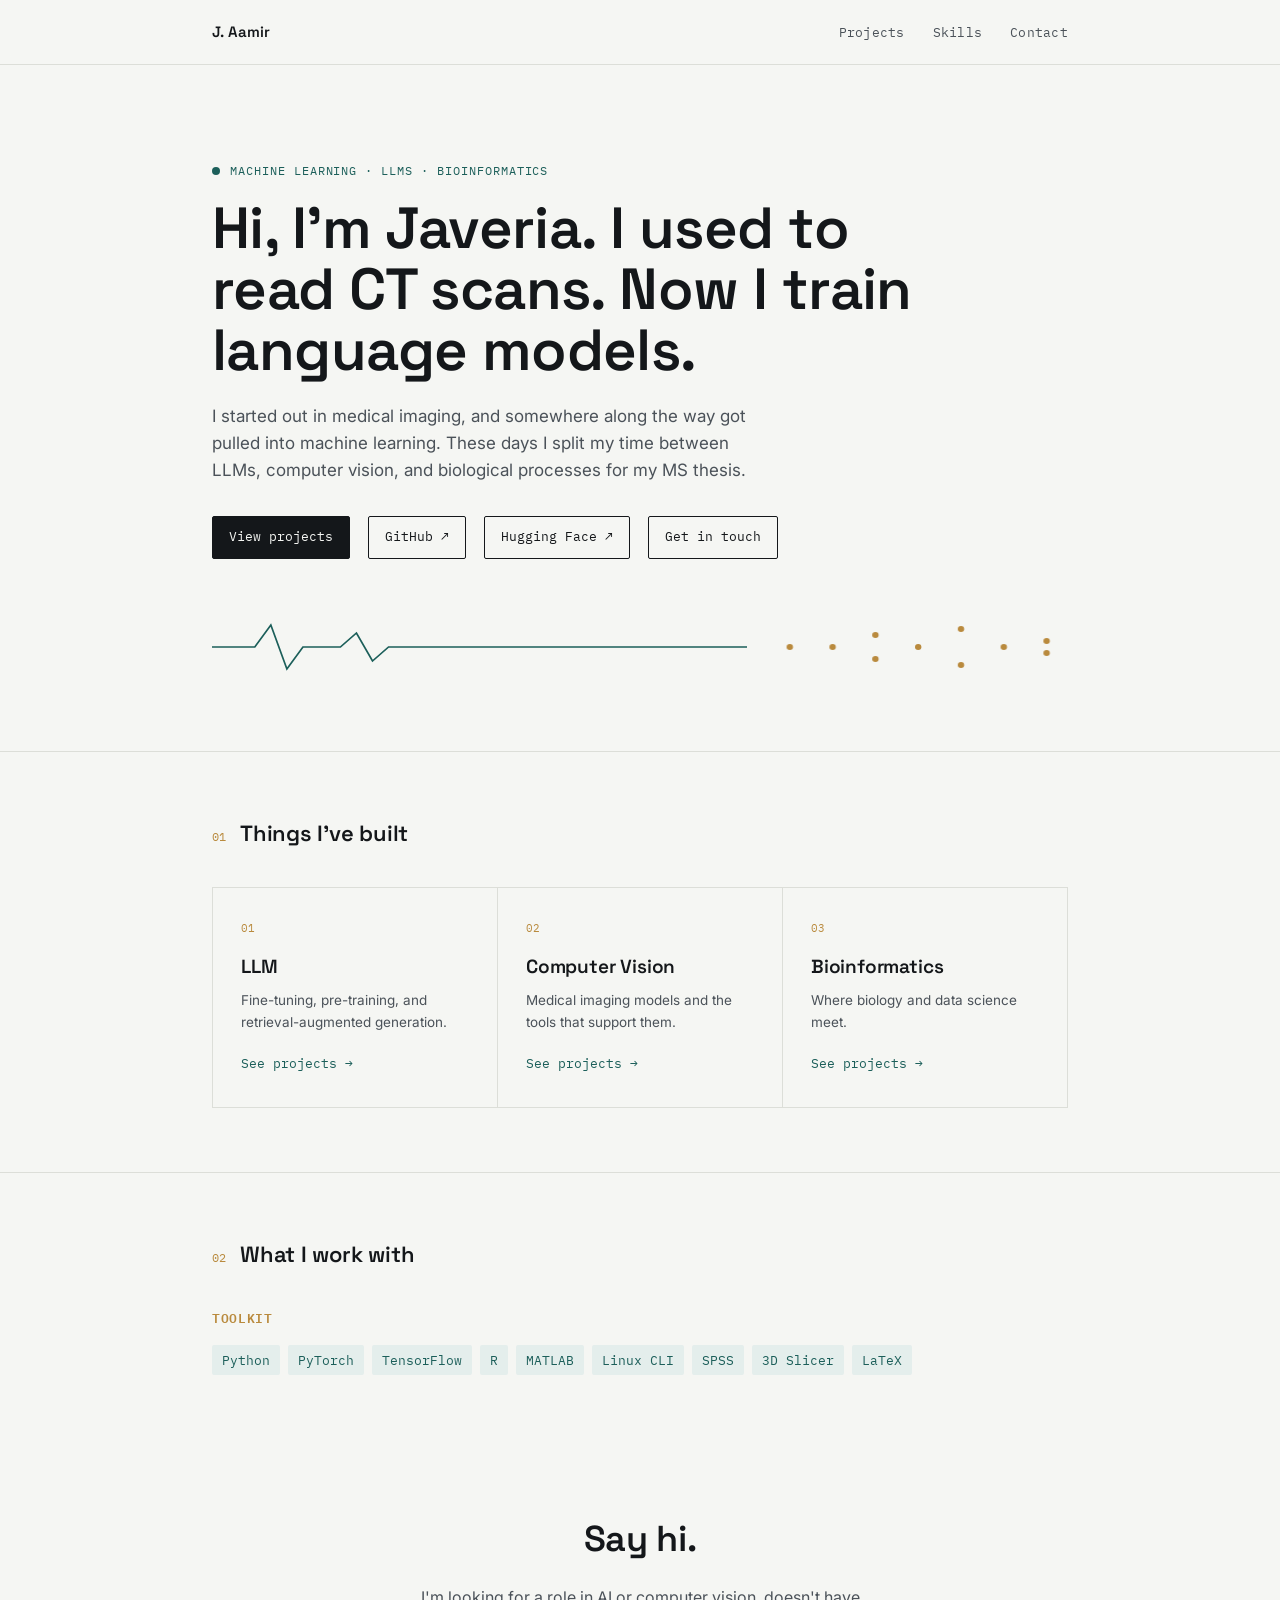
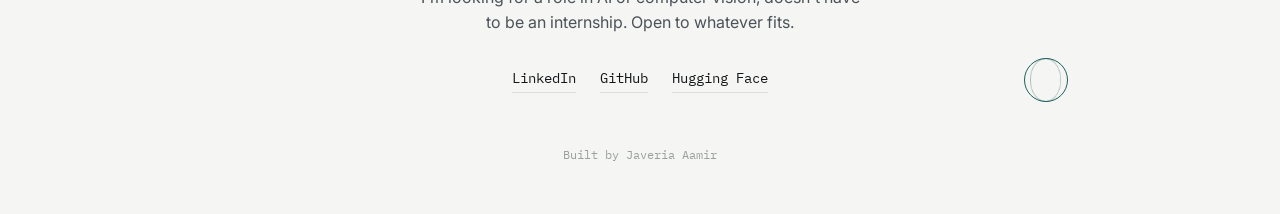
==== commit 74e7a390: "Add files via upload" ====
--- a/index.html
+++ b/index.html
@@ -27,7 +27,7 @@
   <div class="wrap">
     <div class="eyebrow">Machine Learning · LLMs · Bioinformatics</div>
     <h1>Hi, I'm Javeria. I used to read CT scans. Now I train language models.</h1>
-    <p class="lede">I started out in medical imaging, and somewhere along the way got pulled into machine learning. These days I split my time between LLMs, computer vision, and bioinformatics, mostly because I never picked just one thing.</p>
+    <p class="lede">I started out in medical imaging, and somewhere along the way got pulled into machine learning. These days I split my time between LLMs, computer vision, and biological processes for my MS thesis.</p>
     <div class="hero-links">
       <a class="primary" href="#projects">View projects</a>
       <a href="https://github.com/J-Aamir" target="_blank" rel="noopener">GitHub ↗</a>
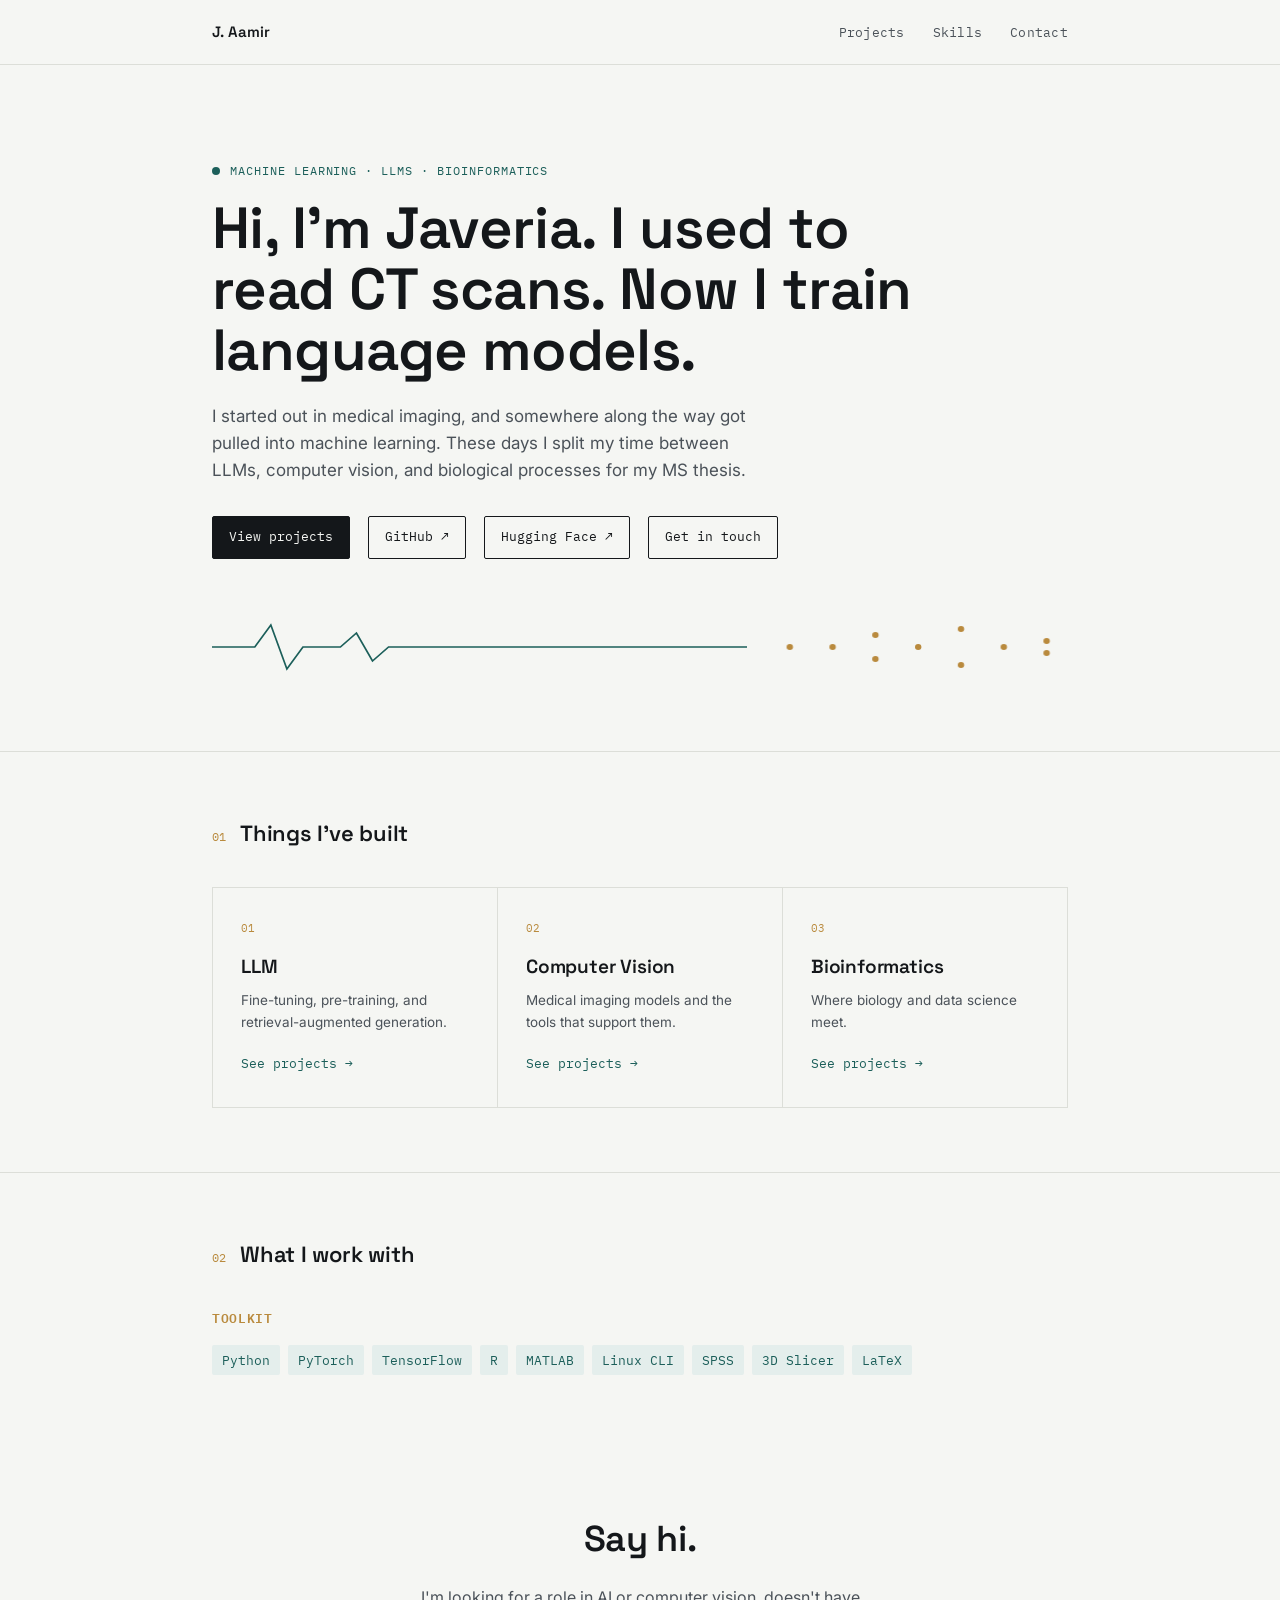
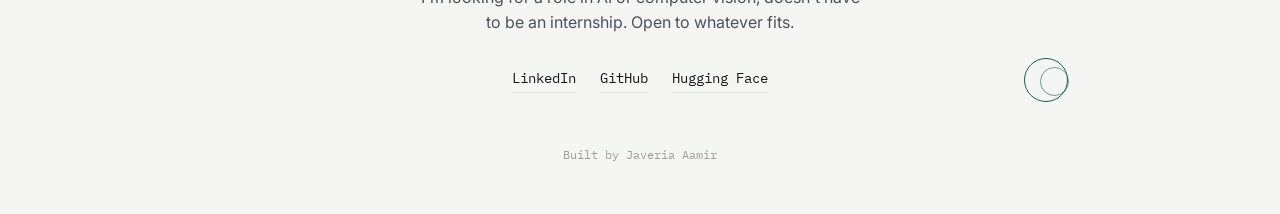
==== commit a2ad5dd1: "Add files via upload" ====
--- a/index.html
+++ b/index.html
@@ -115,7 +115,6 @@
         <div class="oloid">
           <div class="oloid-ring a"></div>
           <div class="oloid-ring b"></div>
-          <div class="oloid-ring c"></div>
         </div>
       </div>
     </div>
--- a/style.css
+++ b/style.css
@@ -165,7 +165,7 @@
 .about-grid{ display:flex; flex-direction:column; gap:6px; }
 .about-grid p{color:var(--ink-soft); margin:0 0 16px; max-width:640px;}
 
-/* oloid — footer corner accent */
+/* oloid — footer corner accent (simple 2D rotation, no 3D/perspective dependency) */
 .footer-row{
   position:relative;
   display:flex;
@@ -174,7 +174,6 @@
   margin-bottom:48px;
 }
 .oloid-stage{
-  perspective:520px;
   width:44px;
   height:44px;
 }
@@ -189,20 +188,18 @@
   position:relative;
   width:100%;
   height:100%;
-  transform-style:preserve-3d;
-  animation:oloid-spin 9s linear infinite;
+  animation:oloid-rotate 6s linear infinite;
 }
 .oloid-ring{
   position:absolute;
-  inset:0;
   border:1.4px solid var(--teal);
   border-radius:50%;
 }
-.oloid-ring.b{ transform:rotateY(90deg); }
-.oloid-ring.c{ transform:rotateY(45deg); opacity:0.45; }
-@keyframes oloid-spin{
-  from{ transform:rotateX(12deg) rotateY(0deg); }
-  to{ transform:rotateX(12deg) rotateY(360deg); }
+.oloid-ring.a{ inset:0; }
+.oloid-ring.b{ top:9px; left:16px; width:65%; height:65%; opacity:0.6; }
+@keyframes oloid-rotate{
+  from{ transform:rotate(0deg); }
+  to{ transform:rotate(360deg); }
 }
 
 /* category tiles on homepage */
